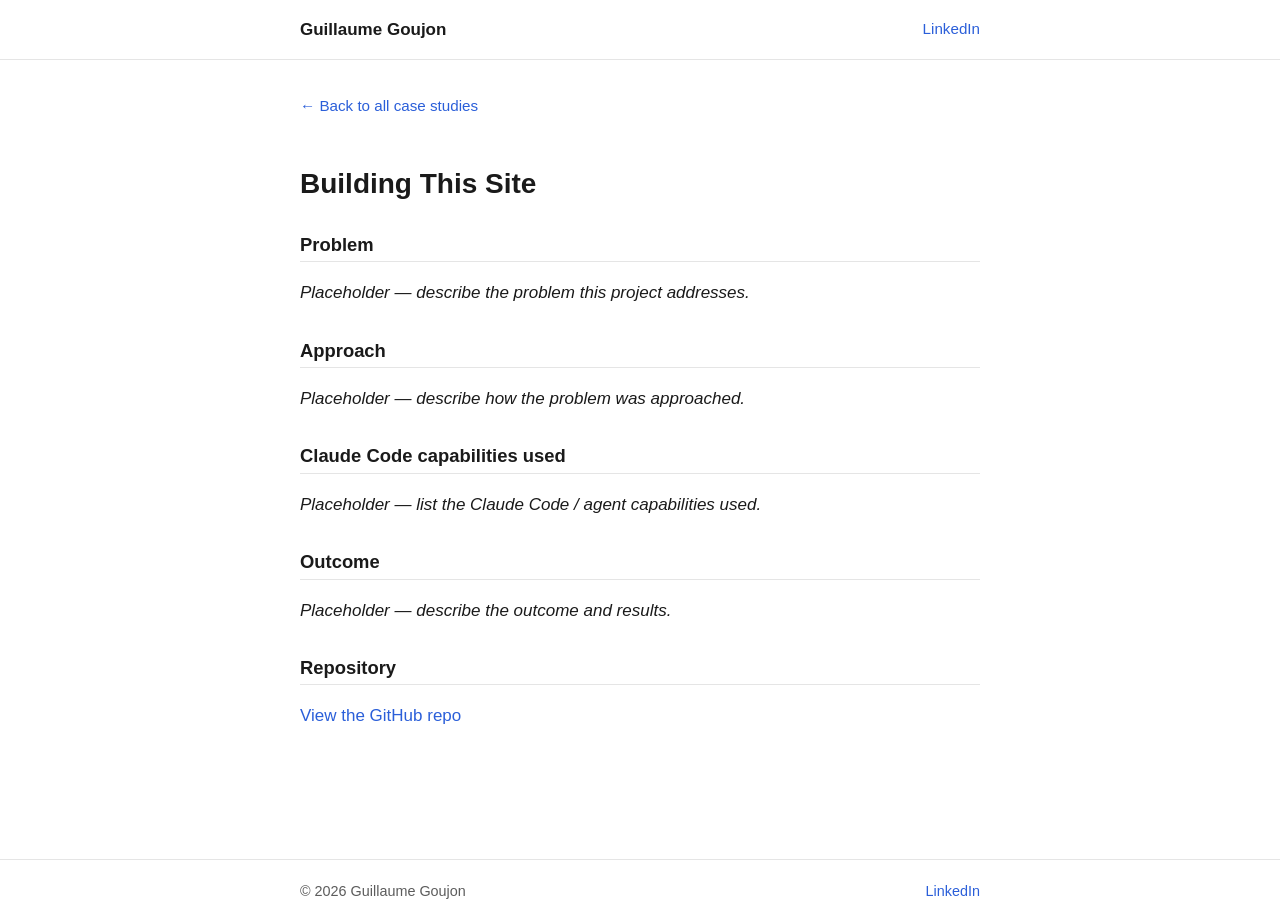
==== case-studies/building-this-site.html @ 1b00aa07 "Apply CV removal and LinkedIn link to footer Co-Authored-By: Claude Sonnet 5 <noreply@anthropic.com>" ====
<!DOCTYPE html>
<html lang="en">
<head>
  <meta charset="UTF-8">
  <meta name="viewport" content="width=device-width, initial-scale=1.0">
  <title>Building This Site &mdash; Guillaume Goujon</title>
  <meta name="description" content="Meta case study: how this portfolio site was built with Claude Code.">
  <link rel="stylesheet" href="../styles.css">
</head>
<body>
  <header class="site-header">
    <div class="header-inner">
      <a class="home-link" href="../index.html">Guillaume Goujon</a>
      <div class="header-links">
        <a href="https://www.linkedin.com/in/guillaumegoujon/" id="linkedin-link" target="_blank" rel="noopener noreferrer">LinkedIn</a>
      </div>
    </div>
  </header>

  <main>
    <article class="case-study">
      <a class="back-link" href="../index.html">&larr; Back to all case studies</a>

      <h1>Building This Site</h1>

      <section id="problem">
        <h2>Problem</h2>
        <p><em>Placeholder &mdash; describe the problem this project addresses.</em></p>
      </section>

      <section id="approach">
        <h2>Approach</h2>
        <p><em>Placeholder &mdash; describe how the problem was approached.</em></p>
      </section>

      <section id="capabilities">
        <h2>Claude Code capabilities used</h2>
        <p><em>Placeholder &mdash; list the Claude Code / agent capabilities used.</em></p>
      </section>

      <section id="outcome">
        <h2>Outcome</h2>
        <p><em>Placeholder &mdash; describe the outcome and results.</em></p>
      </section>

      <section id="repo">
        <h2>Repository</h2>
        <p><!-- TODO: replace with the actual repo link --><a href="#">View the GitHub repo</a></p>
      </section>
    </article>
  </main>

  <footer class="site-footer">
    <div class="footer-inner">
      <span>&copy; 2026 Guillaume Goujon</span>
      <div class="footer-links">
        <a href="https://www.linkedin.com/in/guillaumegoujon/" id="linkedin-link-footer" target="_blank" rel="noopener noreferrer">LinkedIn</a>
      </div>
    </div>
  </footer>
</body>
</html>
---- styles.css ----
/* ---------- Base ---------- */
:root {
  --color-bg: #ffffff;
  --color-text: #1a1a1a;
  --color-muted: #5c5c5c;
  --color-accent: #2b5fd9;
  --color-border: #e5e5e5;
  --max-width: 720px;
  --font-body: -apple-system, BlinkMacSystemFont, "Segoe UI", Roboto, Helvetica, Arial, sans-serif;
}

* {
  box-sizing: border-box;
}

body {
  margin: 0;
  padding: 0;
  font-family: var(--font-body);
  color: var(--color-text);
  background: var(--color-bg);
  line-height: 1.6;
  font-size: 17px;
}

main {
  max-width: var(--max-width);
  margin: 0 auto;
  padding: 2rem 1.25rem 4rem;
}

a {
  color: var(--color-accent);
  text-decoration: none;
}

a:hover,
a:focus {
  text-decoration: underline;
}

h1, h2, h3 {
  line-height: 1.25;
}

/* ---------- Header ---------- */
.site-header {
  border-bottom: 1px solid var(--color-border);
}

.site-header .header-inner {
  max-width: var(--max-width);
  margin: 0 auto;
  padding: 1rem 1.25rem;
  display: flex;
  justify-content: space-between;
  align-items: center;
  flex-wrap: wrap;
  gap: 0.5rem;
}

.site-header .home-link {
  font-weight: 600;
  color: var(--color-text);
}

.header-links {
  display: flex;
  gap: 1rem;
  font-size: 0.95rem;
}

/* ---------- Hero ---------- */
.hero h1 {
  font-size: 2rem;
  margin-bottom: 0.5rem;
}

.pitch {
  font-size: 1.15rem;
  color: var(--color-muted);
  margin-top: 0;
}

.intro {
  margin-top: 1.5rem;
}

/* ---------- Case studies list ---------- */
.case-studies {
  margin-top: 2.5rem;
}

.case-studies h2 {
  font-size: 1.25rem;
  margin-bottom: 1rem;
}

.case-study-list {
  list-style: none;
  margin: 0;
  padding: 0;
  display: flex;
  flex-direction: column;
  gap: 0.75rem;
}

.case-study-list li {
  border: 1px solid var(--color-border);
  border-radius: 6px;
  padding: 1rem;
}

.case-study-list a {
  font-weight: 600;
  font-size: 1.05rem;
}

.case-study-list p {
  margin: 0.35rem 0 0;
  color: var(--color-muted);
  font-size: 0.95rem;
}

/* ---------- Case study pages ---------- */
.case-study h1 {
  font-size: 1.75rem;
}

.case-study section {
  margin-top: 2rem;
}

.case-study h2 {
  font-size: 1.15rem;
  border-bottom: 1px solid var(--color-border);
  padding-bottom: 0.35rem;
}

.back-link {
  display: inline-block;
  margin-bottom: 1.5rem;
  font-size: 0.95rem;
}

/* ---------- Footer ---------- */
.site-footer {
  border-top: 1px solid var(--color-border);
  margin-top: 3rem;
}

.site-footer .footer-inner {
  max-width: var(--max-width);
  margin: 0 auto;
  padding: 1.25rem;
  display: flex;
  justify-content: space-between;
  flex-wrap: wrap;
  gap: 0.5rem;
  font-size: 0.9rem;
  color: var(--color-muted);
}

.footer-links {
  display: flex;
  gap: 1rem;
}

/* ---------- Mobile ---------- */
@media (max-width: 480px) {
  body {
    font-size: 16px;
  }

  .hero h1 {
    font-size: 1.6rem;
  }

  .site-header .header-inner,
  .site-footer .footer-inner {
    flex-direction: column;
    align-items: flex-start;
  }
}
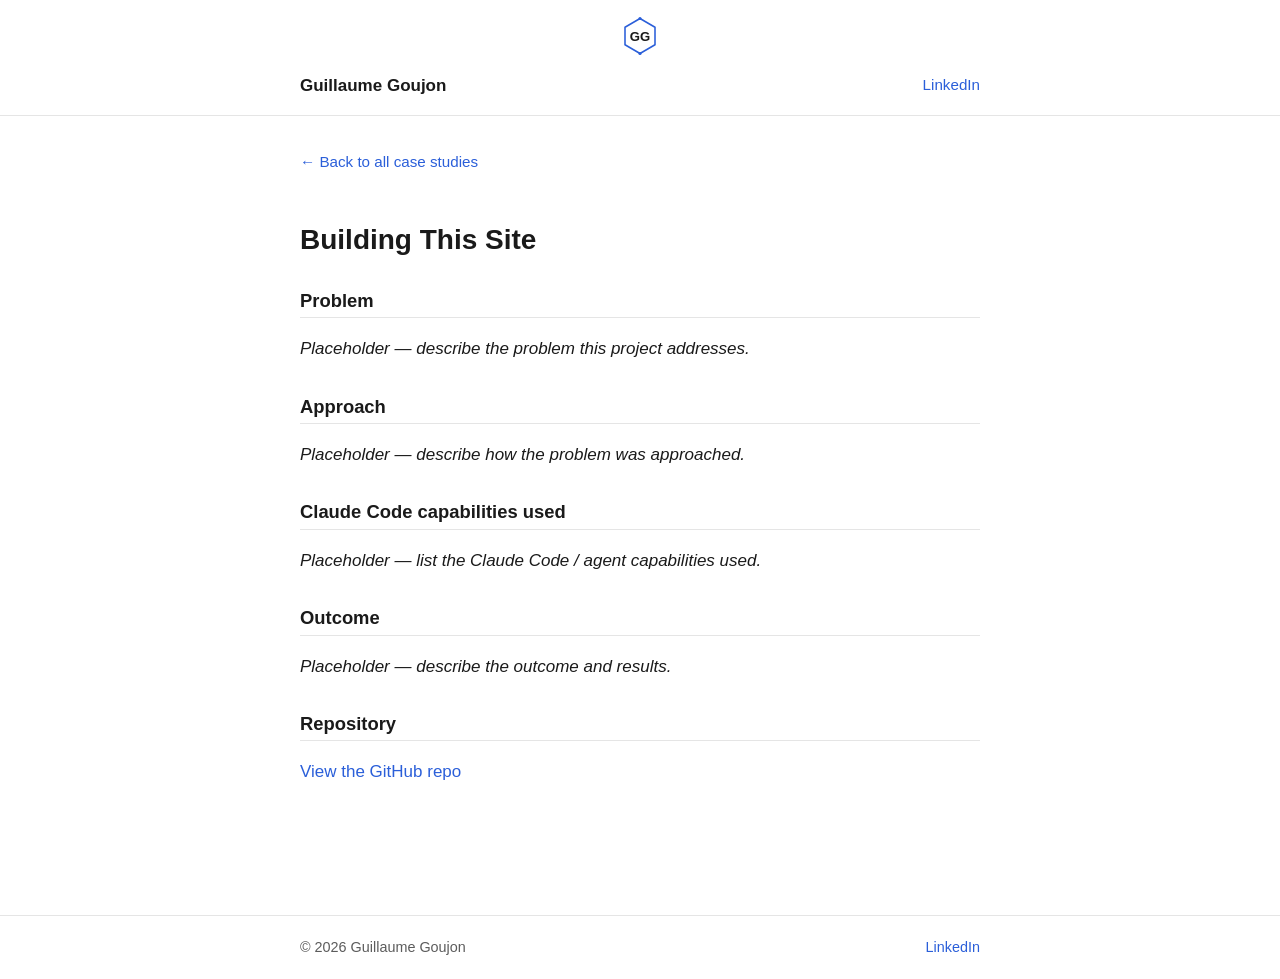
==== commit c948c589: "Add GG hexagon-circuit favicon and page-top logo Save all five favicon concepts under icons/ for ref" ====
--- a/case-studies/building-this-site.html
+++ b/case-studies/building-this-site.html
@@ -5,10 +5,14 @@
   <meta name="viewport" content="width=device-width, initial-scale=1.0">
   <title>Building This Site &mdash; Guillaume Goujon</title>
   <meta name="description" content="Meta case study: how this portfolio site was built with Claude Code.">
+  <link rel="icon" type="image/svg+xml" href="../favicon.svg">
   <link rel="stylesheet" href="../styles.css">
 </head>
 <body>
   <header class="site-header">
+    <div class="site-icon">
+      <img src="../favicon.svg" alt="GG logo" width="40" height="40">
+    </div>
     <div class="header-inner">
       <a class="home-link" href="../index.html">Guillaume Goujon</a>
       <div class="header-links">
--- a/styles.css
+++ b/styles.css
@@ -59,6 +59,16 @@
   gap: 0.5rem;
 }
 
+.site-icon {
+  display: flex;
+  justify-content: center;
+  padding: 1rem 1.25rem 0;
+}
+
+.site-icon img {
+  display: block;
+}
+
 .site-header .home-link {
   font-weight: 600;
   color: var(--color-text);
@@ -137,6 +147,27 @@
   padding-bottom: 0.35rem;
 }
 
+.case-study ul {
+  margin: 1rem 0 0;
+  padding-left: 1.25rem;
+}
+
+.case-study li {
+  margin-bottom: 0.75rem;
+}
+
+.case-study li:last-child {
+  margin-bottom: 0;
+}
+
+.case-study code {
+  font-family: ui-monospace, SFMono-Regular, Menlo, Consolas, monospace;
+  font-size: 0.9em;
+  background: var(--color-border);
+  padding: 0.1em 0.35em;
+  border-radius: 4px;
+}
+
 .back-link {
   display: inline-block;
   margin-bottom: 1.5rem;
@@ -164,6 +195,117 @@
 .footer-links {
   display: flex;
   gap: 1rem;
+}
+
+/* ---------- Tariff advisor chat widget ---------- */
+.advisor-widget {
+  border: 1px solid var(--color-border);
+  border-radius: 8px;
+  padding: 1.25rem;
+  background: #fafafa;
+}
+
+.advisor-disclaimer {
+  color: var(--color-muted);
+  font-size: 0.9rem;
+  margin-top: 0.25rem;
+}
+
+.advisor-chat {
+  border: 1px solid var(--color-border);
+  border-radius: 6px;
+  background: var(--color-bg);
+  min-height: 8rem;
+  max-height: 26rem;
+  overflow-y: auto;
+  padding: 0.75rem;
+  margin: 1rem 0;
+  display: flex;
+  flex-direction: column;
+  gap: 0.6rem;
+}
+
+.advisor-message {
+  white-space: pre-wrap;
+  padding: 0.55rem 0.75rem;
+  border-radius: 6px;
+  font-size: 0.95rem;
+  max-width: 85%;
+}
+
+.advisor-message--user {
+  align-self: flex-end;
+  background: var(--color-accent);
+  color: #fff;
+}
+
+.advisor-message--assistant {
+  align-self: flex-start;
+  background: var(--color-border);
+  color: var(--color-text);
+}
+
+.advisor-status {
+  align-self: flex-start;
+  color: var(--color-muted);
+  font-size: 0.85rem;
+  font-style: italic;
+}
+
+.advisor-form {
+  display: flex;
+  align-items: flex-end;
+  gap: 0.5rem;
+}
+
+.advisor-form textarea {
+  flex: 1;
+  padding: 0.55rem 0.7rem;
+  border: 1px solid var(--color-border);
+  border-radius: 6px;
+  font-size: 1rem;
+  font-family: inherit;
+  resize: vertical;
+  min-height: 4.5rem;
+}
+
+.advisor-form button {
+  padding: 0.55rem 1rem;
+  border: none;
+  border-radius: 6px;
+  background: var(--color-accent);
+  color: #fff;
+  font-size: 1rem;
+  cursor: pointer;
+}
+
+.advisor-form button:hover {
+  opacity: 0.9;
+}
+
+.advisor-reset {
+  margin-top: 0.75rem;
+  background: none;
+  border: none;
+  color: var(--color-accent);
+  font-size: 0.9rem;
+  cursor: pointer;
+  padding: 0;
+}
+
+.advisor-reset:hover {
+  text-decoration: underline;
+}
+
+.sr-only {
+  position: absolute;
+  width: 1px;
+  height: 1px;
+  padding: 0;
+  margin: -1px;
+  overflow: hidden;
+  clip: rect(0, 0, 0, 0);
+  border: 0;
 }
 
 /* ---------- Mobile ---------- */
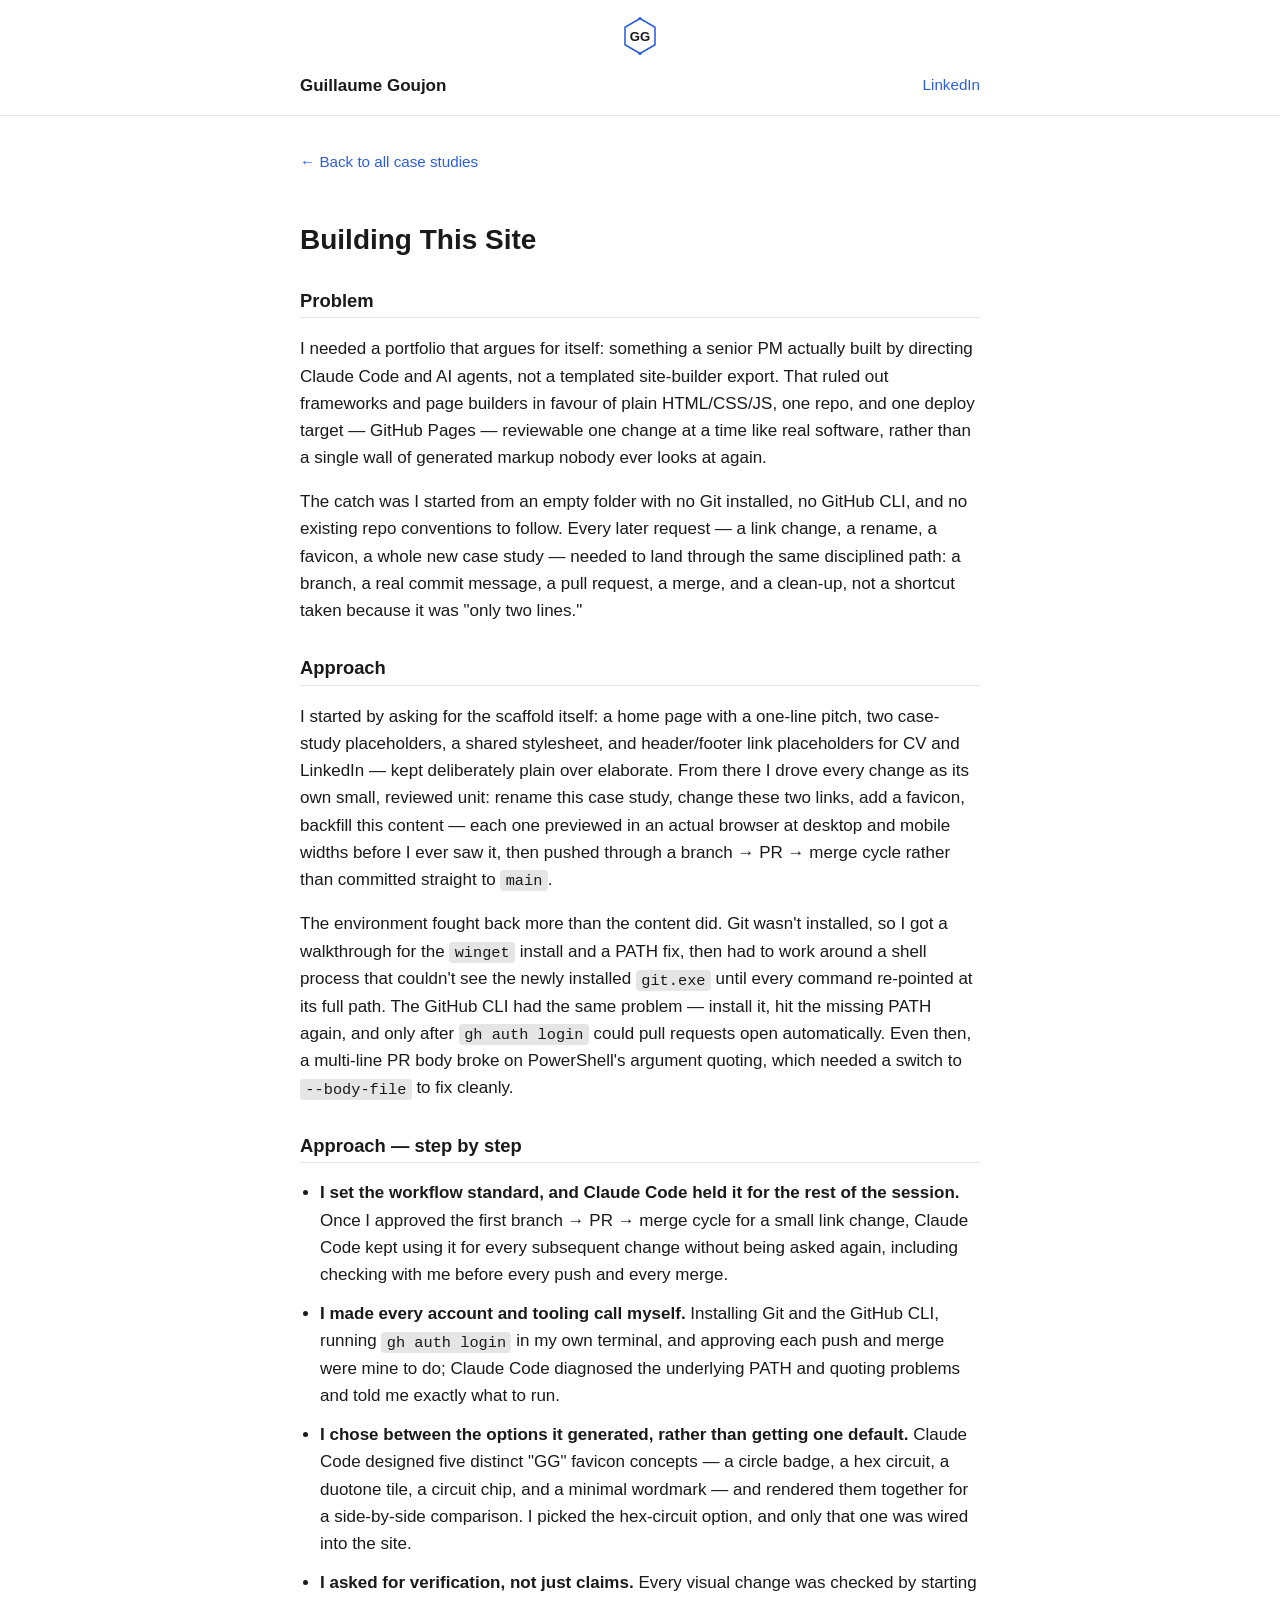
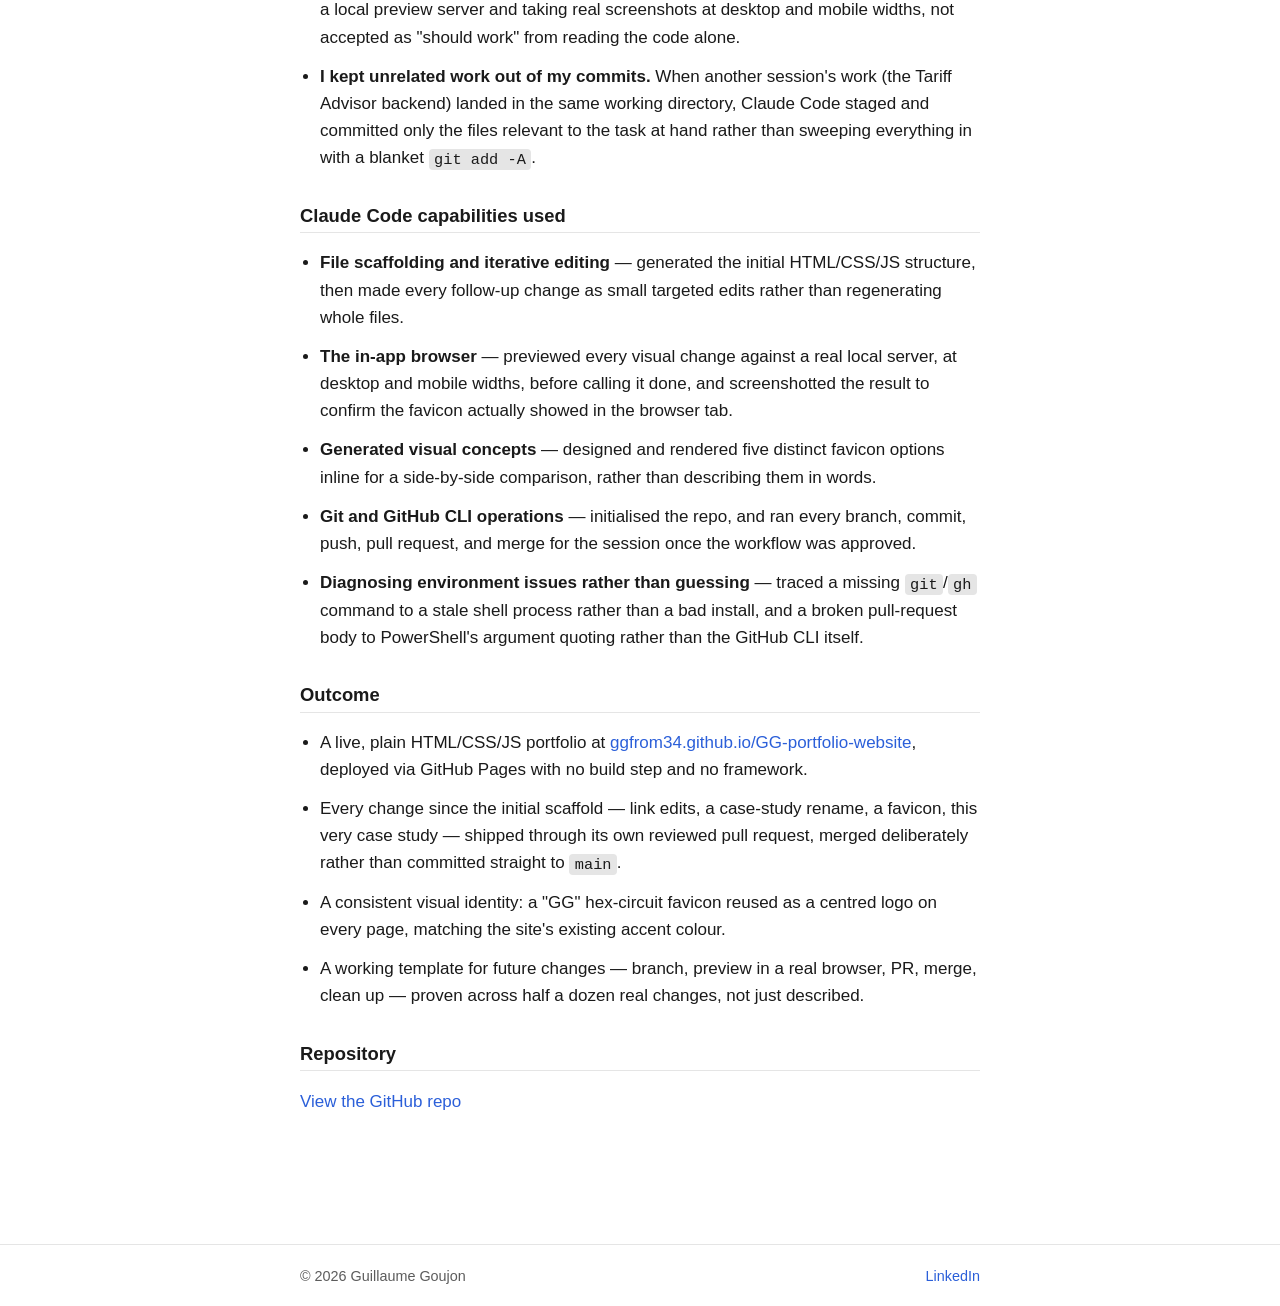
==== commit b1358a69: "Fill in the Building This Site case study Add Problem, Approach, step-by-step Approach, Claude Code " ====
--- a/case-studies/building-this-site.html
+++ b/case-studies/building-this-site.html
@@ -29,27 +29,118 @@
 
       <section id="problem">
         <h2>Problem</h2>
-        <p><em>Placeholder &mdash; describe the problem this project addresses.</em></p>
+        <p>
+          I needed a portfolio that argues for itself: something a senior PM actually built by
+          directing Claude Code and AI agents, not a templated site-builder export. That ruled out
+          frameworks and page builders in favour of plain HTML/CSS/JS, one repo, and one deploy
+          target &mdash; GitHub Pages &mdash; reviewable one change at a time like real software,
+          rather than a single wall of generated markup nobody ever looks at again.
+        </p>
+        <p>
+          The catch was I started from an empty folder with no Git installed, no GitHub CLI, and no
+          existing repo conventions to follow. Every later request &mdash; a link change, a rename,
+          a favicon, a whole new case study &mdash; needed to land through the same disciplined path:
+          a branch, a real commit message, a pull request, a merge, and a clean-up, not a shortcut
+          taken because it was "only two lines."
+        </p>
       </section>
 
       <section id="approach">
         <h2>Approach</h2>
-        <p><em>Placeholder &mdash; describe how the problem was approached.</em></p>
+        <p>
+          I started by asking for the scaffold itself: a home page with a one-line pitch, two
+          case-study placeholders, a shared stylesheet, and header/footer link placeholders for CV
+          and LinkedIn &mdash; kept deliberately plain over elaborate. From there I drove every
+          change as its own small, reviewed unit: rename this case study, change these two links,
+          add a favicon, backfill this content &mdash; each one previewed in an actual browser at
+          desktop and mobile widths before I ever saw it, then pushed through a branch &rarr; PR
+          &rarr; merge cycle rather than committed straight to <code>main</code>.
+        </p>
+        <p>
+          The environment fought back more than the content did. Git wasn't installed, so I got a
+          walkthrough for the <code>winget</code> install and a PATH fix, then had to work around a
+          shell process that couldn't see the newly installed <code>git.exe</code> until every
+          command re-pointed at its full path. The GitHub CLI had the same problem &mdash; install
+          it, hit the missing PATH again, and only after <code>gh auth login</code> could pull
+          requests open automatically. Even then, a multi-line PR body broke on PowerShell's argument
+          quoting, which needed a switch to <code>--body-file</code> to fix cleanly.
+        </p>
+      </section>
+
+      <section id="approach-steps">
+        <h2>Approach &mdash; step by step</h2>
+        <ul>
+          <li>
+            <strong>I set the workflow standard, and Claude Code held it for the rest of the
+            session.</strong> Once I approved the first branch &rarr; PR &rarr; merge cycle for a
+            small link change, Claude Code kept using it for every subsequent change without being
+            asked again, including checking with me before every push and every merge.
+          </li>
+          <li>
+            <strong>I made every account and tooling call myself.</strong> Installing Git and the
+            GitHub CLI, running <code>gh auth login</code> in my own terminal, and approving each
+            push and merge were mine to do; Claude Code diagnosed the underlying PATH and quoting
+            problems and told me exactly what to run.
+          </li>
+          <li>
+            <strong>I chose between the options it generated, rather than getting one default.</strong>
+            Claude Code designed five distinct "GG" favicon concepts &mdash; a circle badge, a hex
+            circuit, a duotone tile, a circuit chip, and a minimal wordmark &mdash; and rendered them
+            together for a side-by-side comparison. I picked the hex-circuit option, and only that
+            one was wired into the site.
+          </li>
+          <li>
+            <strong>I asked for verification, not just claims.</strong> Every visual change was
+            checked by starting a local preview server and taking real screenshots at desktop and
+            mobile widths, not accepted as "should work" from reading the code alone.
+          </li>
+          <li>
+            <strong>I kept unrelated work out of my commits.</strong> When another session's work
+            (the Tariff Advisor backend) landed in the same working directory, Claude Code staged and
+            committed only the files relevant to the task at hand rather than sweeping everything in
+            with a blanket <code>git add -A</code>.
+          </li>
+        </ul>
       </section>
 
       <section id="capabilities">
         <h2>Claude Code capabilities used</h2>
-        <p><em>Placeholder &mdash; list the Claude Code / agent capabilities used.</em></p>
+        <ul>
+          <li><strong>File scaffolding and iterative editing</strong> &mdash; generated the initial HTML/CSS/JS structure, then made every follow-up change as small targeted edits rather than regenerating whole files.</li>
+          <li><strong>The in-app browser</strong> &mdash; previewed every visual change against a real local server, at desktop and mobile widths, before calling it done, and screenshotted the result to confirm the favicon actually showed in the browser tab.</li>
+          <li><strong>Generated visual concepts</strong> &mdash; designed and rendered five distinct favicon options inline for a side-by-side comparison, rather than describing them in words.</li>
+          <li><strong>Git and GitHub CLI operations</strong> &mdash; initialised the repo, and ran every branch, commit, push, pull request, and merge for the session once the workflow was approved.</li>
+          <li><strong>Diagnosing environment issues rather than guessing</strong> &mdash; traced a missing <code>git</code>/<code>gh</code> command to a stale shell process rather than a bad install, and a broken pull-request body to PowerShell's argument quoting rather than the GitHub CLI itself.</li>
+        </ul>
       </section>
 
       <section id="outcome">
         <h2>Outcome</h2>
-        <p><em>Placeholder &mdash; describe the outcome and results.</em></p>
+        <ul>
+          <li>
+            A live, plain HTML/CSS/JS portfolio at
+            <a href="https://ggfrom34.github.io/GG-portfolio-website/" target="_blank" rel="noopener noreferrer">ggfrom34.github.io/GG-portfolio-website</a>,
+            deployed via GitHub Pages with no build step and no framework.
+          </li>
+          <li>
+            Every change since the initial scaffold &mdash; link edits, a case-study rename, a
+            favicon, this very case study &mdash; shipped through its own reviewed pull request,
+            merged deliberately rather than committed straight to <code>main</code>.
+          </li>
+          <li>
+            A consistent visual identity: a "GG" hex-circuit favicon reused as a centred logo on
+            every page, matching the site's existing accent colour.
+          </li>
+          <li>
+            A working template for future changes &mdash; branch, preview in a real browser, PR,
+            merge, clean up &mdash; proven across half a dozen real changes, not just described.
+          </li>
+        </ul>
       </section>
 
       <section id="repo">
         <h2>Repository</h2>
-        <p><!-- TODO: replace with the actual repo link --><a href="#">View the GitHub repo</a></p>
+        <p><a href="https://github.com/GGfrom34/GG-portfolio-website" target="_blank" rel="noopener noreferrer">View the GitHub repo</a></p>
       </section>
     </article>
   </main>
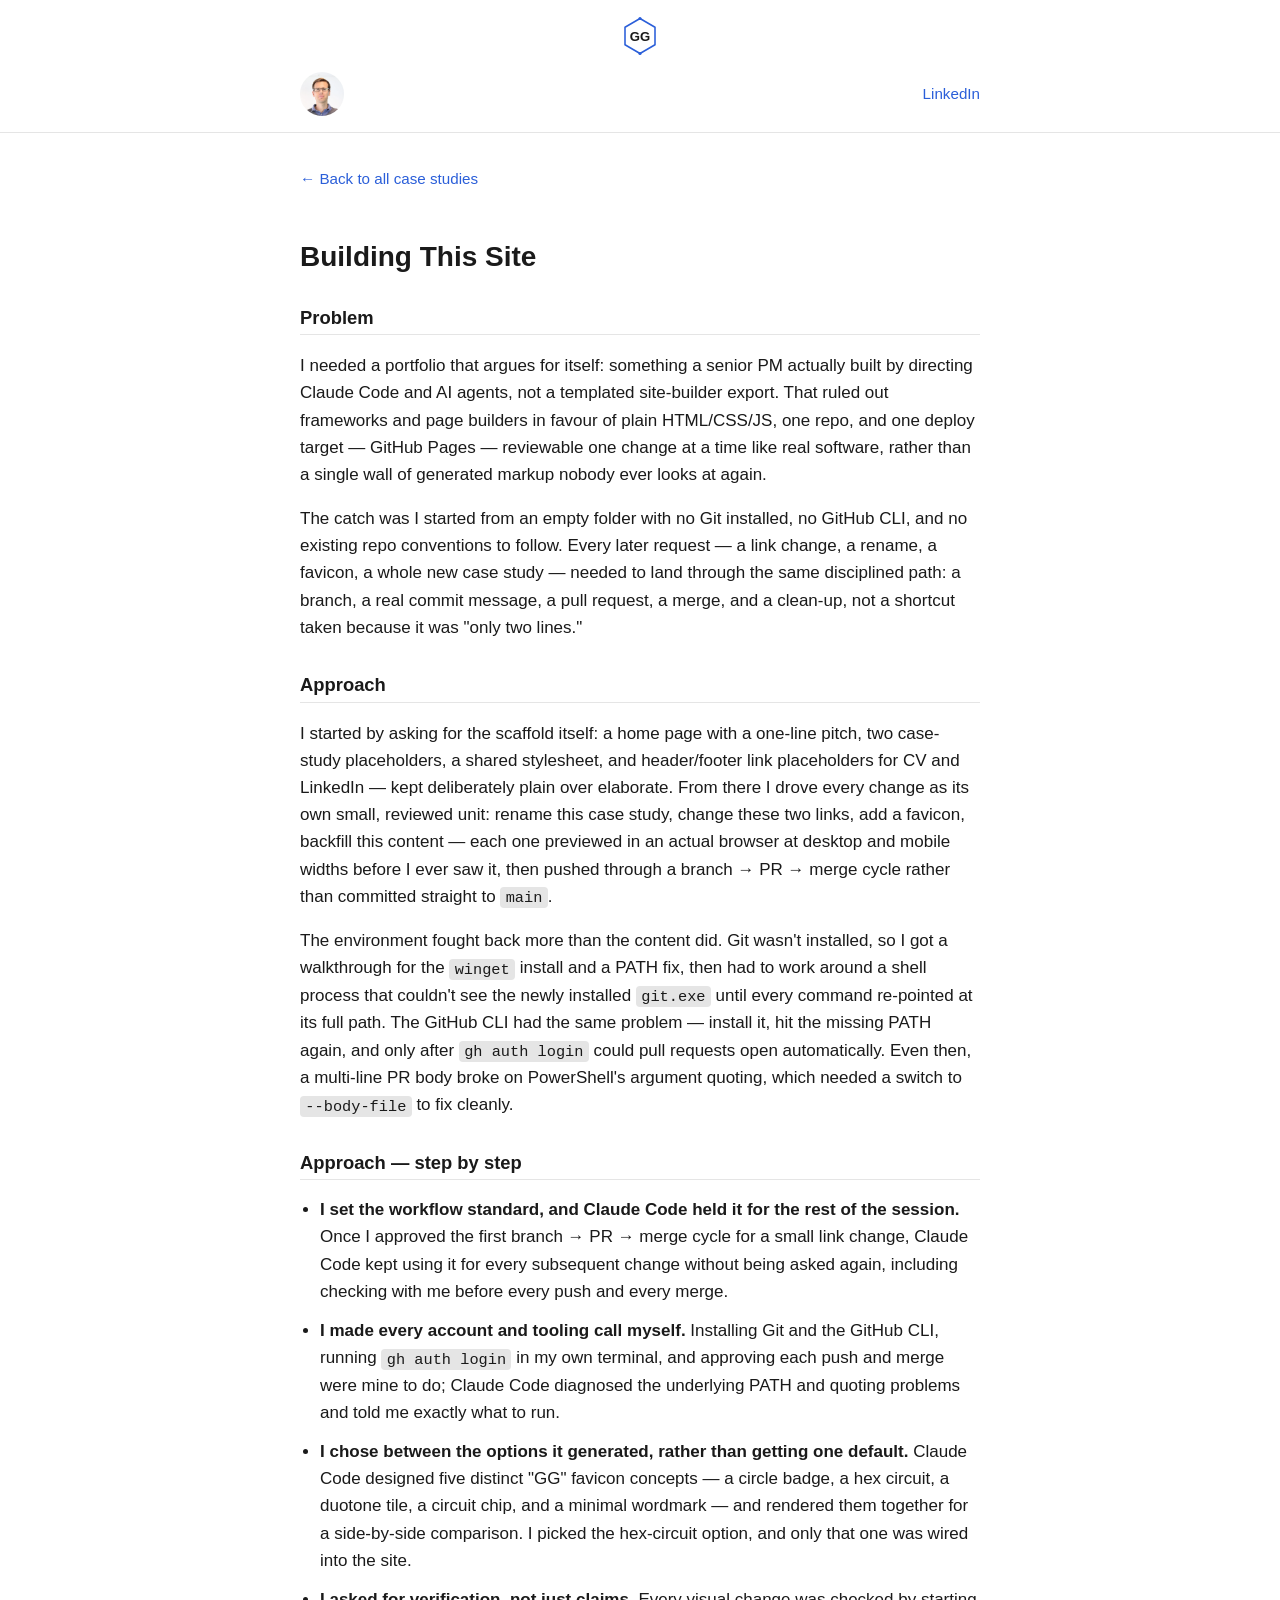
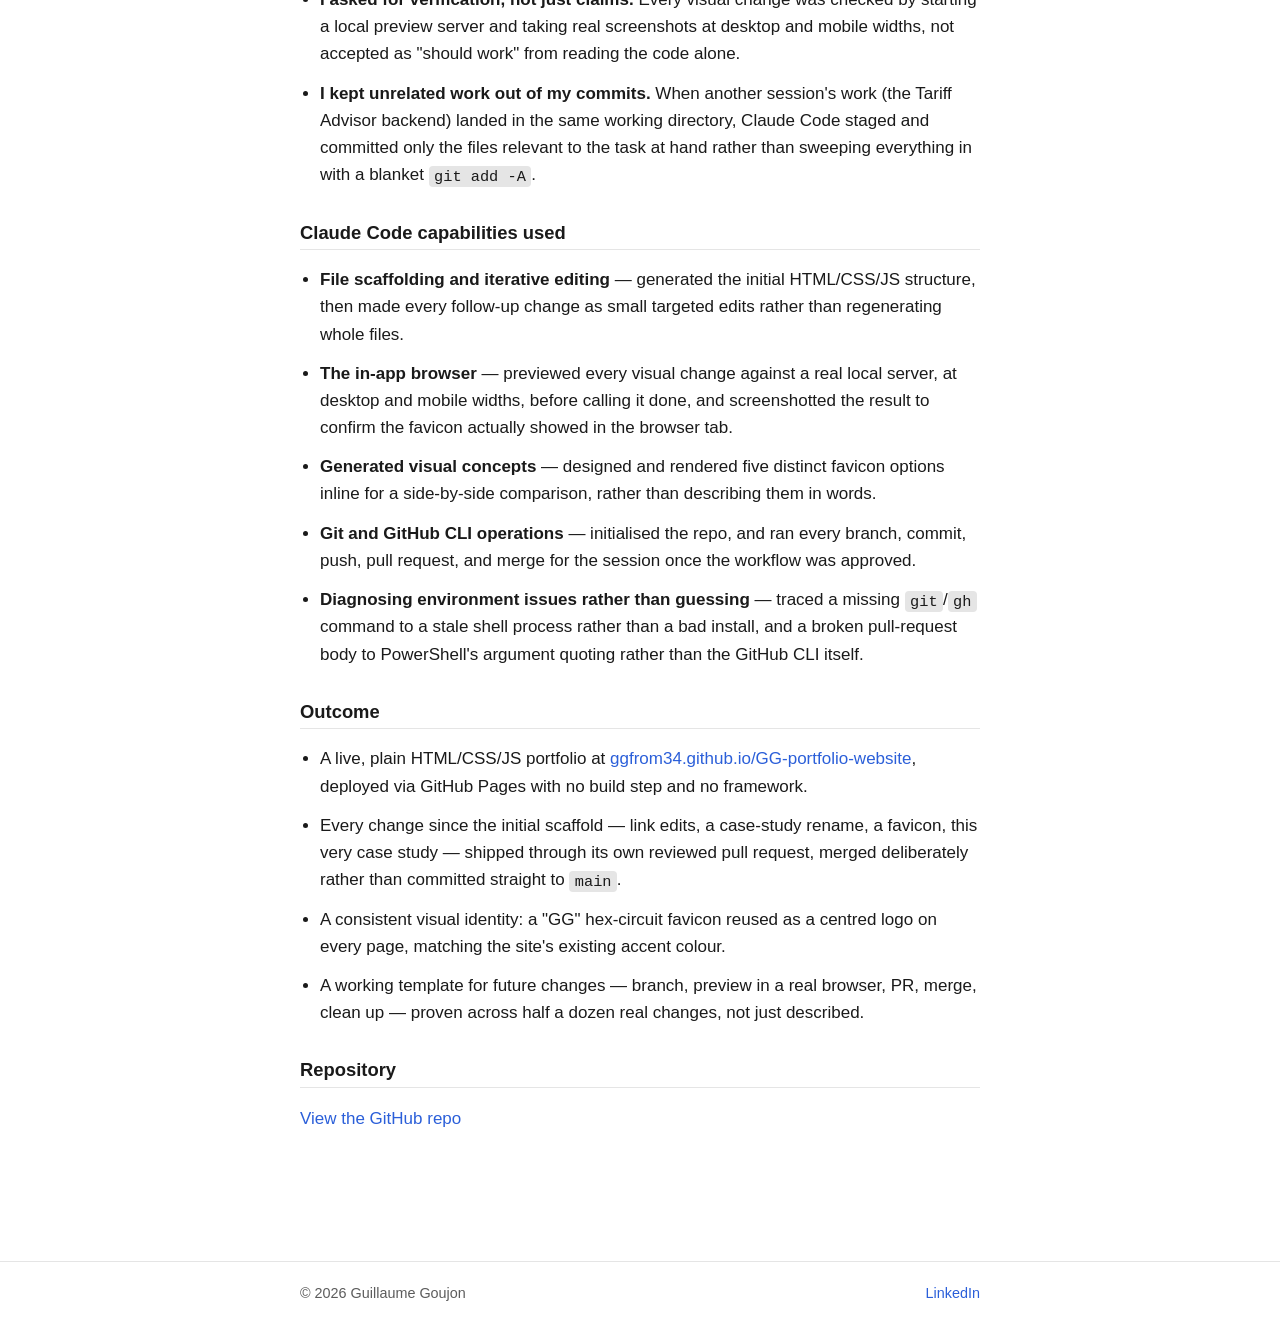
==== commit 4de611c3: "Replace header name with profile photo Swap the text name in the header for a circular profile photo" ====
--- a/case-studies/building-this-site.html
+++ b/case-studies/building-this-site.html
@@ -14,7 +14,9 @@
       <img src="../favicon.svg" alt="GG logo" width="40" height="40">
     </div>
     <div class="header-inner">
-      <a class="home-link" href="../index.html">Guillaume Goujon</a>
+      <a class="home-link" href="../index.html">
+        <img src="../profile.webp" alt="Guillaume Goujon" class="profile-photo">
+      </a>
       <div class="header-links">
         <a href="https://www.linkedin.com/in/guillaumegoujon/" id="linkedin-link" target="_blank" rel="noopener noreferrer">LinkedIn</a>
       </div>
--- a/styles.css
+++ b/styles.css
@@ -70,8 +70,16 @@
 }
 
 .site-header .home-link {
-  font-weight: 600;
-  color: var(--color-text);
+  display: block;
+  line-height: 0;
+}
+
+.profile-photo {
+  width: 44px;
+  height: 44px;
+  border-radius: 50%;
+  object-fit: cover;
+  display: block;
 }
 
 .header-links {
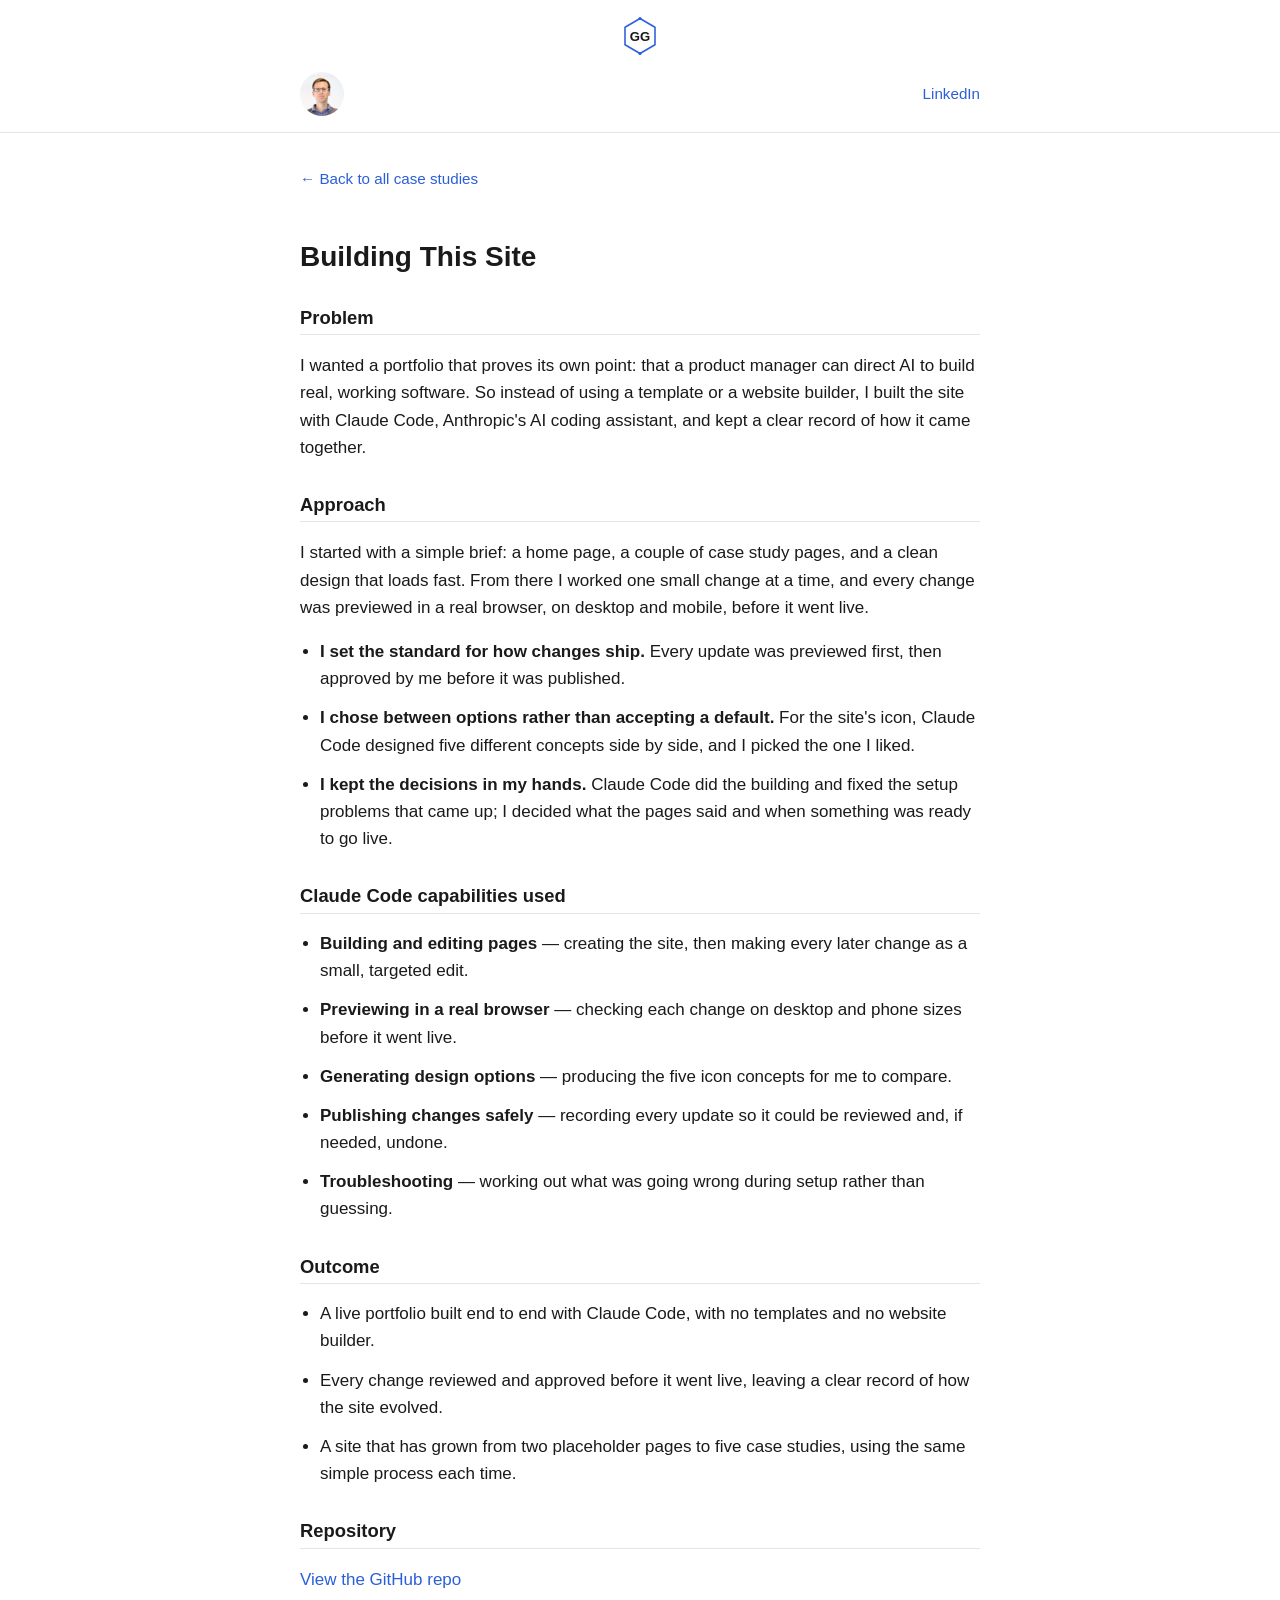
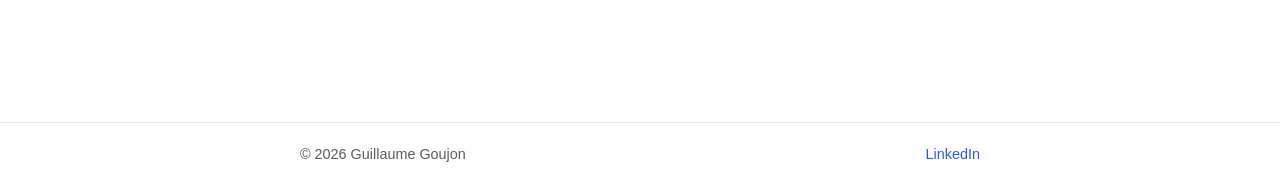
==== commit b97b6287: "Shorten the Building This Site case study for a non-technical audience Merge Approach and Approach s" ====
--- a/case-studies/building-this-site.html
+++ b/case-studies/building-this-site.html
@@ -6,7 +6,7 @@
   <title>Building This Site &mdash; Guillaume Goujon</title>
   <meta name="description" content="Meta case study: how this portfolio site was built with Claude Code.">
   <link rel="icon" type="image/svg+xml" href="../favicon.svg">
-  <link rel="stylesheet" href="../styles.css">
+  <link rel="stylesheet" href="../styles.css?v=4">
 </head>
 <body>
   <header class="site-header">
@@ -15,7 +15,7 @@
     </div>
     <div class="header-inner">
       <a class="home-link" href="../index.html">
-        <img src="../profile.webp" alt="Guillaume Goujon" class="profile-photo">
+        <img src="../profile.webp" alt="Guillaume Goujon" class="profile-photo" width="44" height="44">
       </a>
       <div class="header-links">
         <a href="https://www.linkedin.com/in/guillaumegoujon/" id="linkedin-link" target="_blank" rel="noopener noreferrer">LinkedIn</a>
@@ -32,75 +32,34 @@
       <section id="problem">
         <h2>Problem</h2>
         <p>
-          I needed a portfolio that argues for itself: something a senior PM actually built by
-          directing Claude Code and AI agents, not a templated site-builder export. That ruled out
-          frameworks and page builders in favour of plain HTML/CSS/JS, one repo, and one deploy
-          target &mdash; GitHub Pages &mdash; reviewable one change at a time like real software,
-          rather than a single wall of generated markup nobody ever looks at again.
-        </p>
-        <p>
-          The catch was I started from an empty folder with no Git installed, no GitHub CLI, and no
-          existing repo conventions to follow. Every later request &mdash; a link change, a rename,
-          a favicon, a whole new case study &mdash; needed to land through the same disciplined path:
-          a branch, a real commit message, a pull request, a merge, and a clean-up, not a shortcut
-          taken because it was "only two lines."
+          I wanted a portfolio that proves its own point: that a product manager can direct AI to
+          build real, working software. So instead of using a template or a website builder, I built
+          the site with Claude Code, Anthropic's AI coding assistant, and kept a clear record of how
+          it came together.
         </p>
       </section>
 
       <section id="approach">
         <h2>Approach</h2>
         <p>
-          I started by asking for the scaffold itself: a home page with a one-line pitch, two
-          case-study placeholders, a shared stylesheet, and header/footer link placeholders for CV
-          and LinkedIn &mdash; kept deliberately plain over elaborate. From there I drove every
-          change as its own small, reviewed unit: rename this case study, change these two links,
-          add a favicon, backfill this content &mdash; each one previewed in an actual browser at
-          desktop and mobile widths before I ever saw it, then pushed through a branch &rarr; PR
-          &rarr; merge cycle rather than committed straight to <code>main</code>.
+          I started with a simple brief: a home page, a couple of case study pages, and a clean
+          design that loads fast. From there I worked one small change at a time, and every change
+          was previewed in a real browser, on desktop and mobile, before it went live.
         </p>
-        <p>
-          The environment fought back more than the content did. Git wasn't installed, so I got a
-          walkthrough for the <code>winget</code> install and a PATH fix, then had to work around a
-          shell process that couldn't see the newly installed <code>git.exe</code> until every
-          command re-pointed at its full path. The GitHub CLI had the same problem &mdash; install
-          it, hit the missing PATH again, and only after <code>gh auth login</code> could pull
-          requests open automatically. Even then, a multi-line PR body broke on PowerShell's argument
-          quoting, which needed a switch to <code>--body-file</code> to fix cleanly.
-        </p>
-      </section>
-
-      <section id="approach-steps">
-        <h2>Approach &mdash; step by step</h2>
         <ul>
           <li>
-            <strong>I set the workflow standard, and Claude Code held it for the rest of the
-            session.</strong> Once I approved the first branch &rarr; PR &rarr; merge cycle for a
-            small link change, Claude Code kept using it for every subsequent change without being
-            asked again, including checking with me before every push and every merge.
+            <strong>I set the standard for how changes ship.</strong> Every update was previewed
+            first, then approved by me before it was published.
           </li>
           <li>
-            <strong>I made every account and tooling call myself.</strong> Installing Git and the
-            GitHub CLI, running <code>gh auth login</code> in my own terminal, and approving each
-            push and merge were mine to do; Claude Code diagnosed the underlying PATH and quoting
-            problems and told me exactly what to run.
+            <strong>I chose between options rather than accepting a default.</strong> For the
+            site's icon, Claude Code designed five different concepts side by side, and I picked the
+            one I liked.
           </li>
           <li>
-            <strong>I chose between the options it generated, rather than getting one default.</strong>
-            Claude Code designed five distinct "GG" favicon concepts &mdash; a circle badge, a hex
-            circuit, a duotone tile, a circuit chip, and a minimal wordmark &mdash; and rendered them
-            together for a side-by-side comparison. I picked the hex-circuit option, and only that
-            one was wired into the site.
-          </li>
-          <li>
-            <strong>I asked for verification, not just claims.</strong> Every visual change was
-            checked by starting a local preview server and taking real screenshots at desktop and
-            mobile widths, not accepted as "should work" from reading the code alone.
-          </li>
-          <li>
-            <strong>I kept unrelated work out of my commits.</strong> When another session's work
-            (the Tariff Advisor backend) landed in the same working directory, Claude Code staged and
-            committed only the files relevant to the task at hand rather than sweeping everything in
-            with a blanket <code>git add -A</code>.
+            <strong>I kept the decisions in my hands.</strong> Claude Code did the building and
+            fixed the setup problems that came up; I decided what the pages said and when something
+            was ready to go live.
           </li>
         </ul>
       </section>
@@ -108,35 +67,20 @@
       <section id="capabilities">
         <h2>Claude Code capabilities used</h2>
         <ul>
-          <li><strong>File scaffolding and iterative editing</strong> &mdash; generated the initial HTML/CSS/JS structure, then made every follow-up change as small targeted edits rather than regenerating whole files.</li>
-          <li><strong>The in-app browser</strong> &mdash; previewed every visual change against a real local server, at desktop and mobile widths, before calling it done, and screenshotted the result to confirm the favicon actually showed in the browser tab.</li>
-          <li><strong>Generated visual concepts</strong> &mdash; designed and rendered five distinct favicon options inline for a side-by-side comparison, rather than describing them in words.</li>
-          <li><strong>Git and GitHub CLI operations</strong> &mdash; initialised the repo, and ran every branch, commit, push, pull request, and merge for the session once the workflow was approved.</li>
-          <li><strong>Diagnosing environment issues rather than guessing</strong> &mdash; traced a missing <code>git</code>/<code>gh</code> command to a stale shell process rather than a bad install, and a broken pull-request body to PowerShell's argument quoting rather than the GitHub CLI itself.</li>
+          <li><strong>Building and editing pages</strong> &mdash; creating the site, then making every later change as a small, targeted edit.</li>
+          <li><strong>Previewing in a real browser</strong> &mdash; checking each change on desktop and phone sizes before it went live.</li>
+          <li><strong>Generating design options</strong> &mdash; producing the five icon concepts for me to compare.</li>
+          <li><strong>Publishing changes safely</strong> &mdash; recording every update so it could be reviewed and, if needed, undone.</li>
+          <li><strong>Troubleshooting</strong> &mdash; working out what was going wrong during setup rather than guessing.</li>
         </ul>
       </section>
 
       <section id="outcome">
         <h2>Outcome</h2>
         <ul>
-          <li>
-            A live, plain HTML/CSS/JS portfolio at
-            <a href="https://ggfrom34.github.io/GG-portfolio-website/" target="_blank" rel="noopener noreferrer">ggfrom34.github.io/GG-portfolio-website</a>,
-            deployed via GitHub Pages with no build step and no framework.
-          </li>
-          <li>
-            Every change since the initial scaffold &mdash; link edits, a case-study rename, a
-            favicon, this very case study &mdash; shipped through its own reviewed pull request,
-            merged deliberately rather than committed straight to <code>main</code>.
-          </li>
-          <li>
-            A consistent visual identity: a "GG" hex-circuit favicon reused as a centred logo on
-            every page, matching the site's existing accent colour.
-          </li>
-          <li>
-            A working template for future changes &mdash; branch, preview in a real browser, PR,
-            merge, clean up &mdash; proven across half a dozen real changes, not just described.
-          </li>
+          <li>A live portfolio built end to end with Claude Code, with no templates and no website builder.</li>
+          <li>Every change reviewed and approved before it went live, leaving a clear record of how the site evolved.</li>
+          <li>A site that has grown from two placeholder pages to five case studies, using the same simple process each time.</li>
         </ul>
       </section>
 
--- a/styles.css
+++ b/styles.css
@@ -168,6 +168,25 @@
   margin-bottom: 0;
 }
 
+.case-study-figure {
+  margin: 2rem 0 0;
+}
+
+.case-study-figure img {
+  width: 100%;
+  height: auto;
+  display: block;
+  border: 1px solid var(--color-border);
+  border-radius: 6px;
+}
+
+.case-study-figure figcaption {
+  margin-top: 0.5rem;
+  font-size: 0.9rem;
+  color: var(--color-muted);
+  text-align: center;
+}
+
 .case-study code {
   font-family: ui-monospace, SFMono-Regular, Menlo, Consolas, monospace;
   font-size: 0.9em;
@@ -223,8 +242,9 @@
   border: 1px solid var(--color-border);
   border-radius: 6px;
   background: var(--color-bg);
-  min-height: 8rem;
-  max-height: 26rem;
+  height: 16rem;
+  max-height: 70vh;
+  resize: vertical;
   overflow-y: auto;
   padding: 0.75rem;
   margin: 1rem 0;
